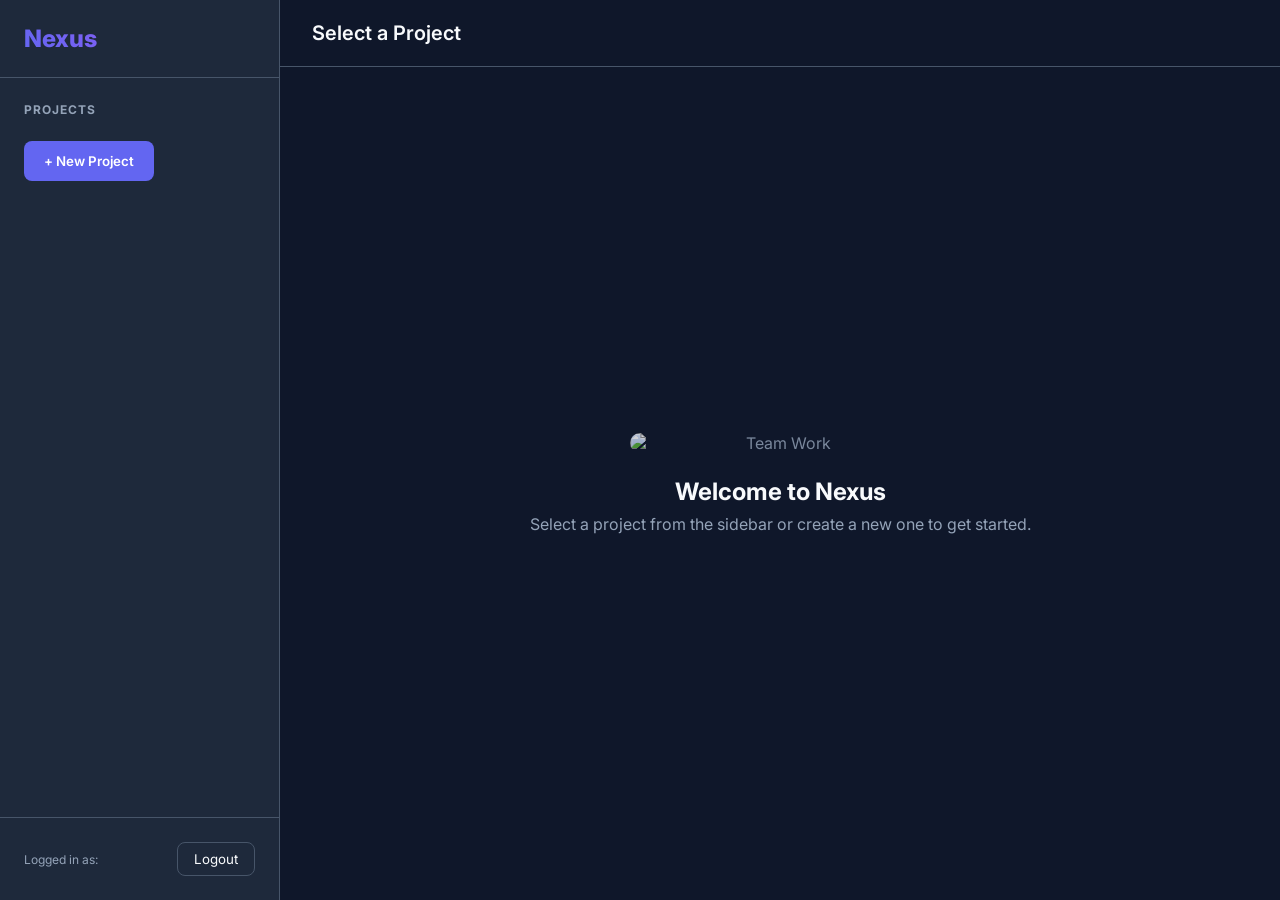
==== index.html @ 2360783a "frontend code1" ====
<!DOCTYPE html>
<html lang="en">
<head>
  <meta charset="UTF-8">
  <meta name="viewport" content="width=device-width, initial-scale=1.0">
  <title>Nexus - Project Management Tool</title>
  <link rel="stylesheet" href="style.css">
  <link href="https://fonts.googleapis.com/css2?family=Inter:wght@300;400;500;600;700&display=swap" rel="stylesheet">
  <script src="https://cdn.socket.io/4.5.4/socket.io.min.js"></script>
</head>
<body>
  <div class="app-container">
    <aside class="sidebar">
      <div class="sidebar-header">
        <h2>Nexus</h2>
      </div>
      <div class="sidebar-menu">
        <h3>Projects</h3>
        <ul id="project-list">
          <!-- Projects injected here -->
        </ul>
        <button id="btn-new-project" class="btn-primary">+ New Project</button>
      </div>
      <div class="sidebar-footer">
        <p id="user-info">Logged in as: <span></span></p>
        <button id="btn-logout" class="btn-secondary">Logout</button>
      </div>
    </aside>
    
    <main class="main-content">
      <header class="topbar">
        <h1 id="current-project-title">Select a Project</h1>
        <div class="topbar-actions">
          <button id="btn-add-task" class="btn-primary" style="display: none;">+ Add Task</button>
        </div>
      </header>
      
      <div class="board-container" id="board-container" style="display: none;">
        <!-- Todo Column -->
        <div class="board-column" data-status="Todo">
          <div class="column-header">
            <h3>To Do</h3>
            <span class="task-count">0</span>
          </div>
          <div class="task-list" id="list-todo">
            <!-- Tasks injected here -->
          </div>
        </div>

        <!-- In Progress Column -->
        <div class="board-column" data-status="In Progress">
          <div class="column-header">
            <h3>In Progress</h3>
            <span class="task-count">0</span>
          </div>
          <div class="task-list" id="list-in-progress">
          </div>
        </div>

        <!-- Done Column -->
        <div class="board-column" data-status="Done">
          <div class="column-header">
            <h3>Done</h3>
            <span class="task-count">0</span>
          </div>
          <div class="task-list" id="list-done">
          </div>
        </div>
      </div>

      <!-- Welcome Screen -->
      <div class="welcome-screen" id="welcome-screen">
        <img src="https://images.unsplash.com/photo-1517245386807-bb43f82c33c4?auto=format&fit=crop&w=400&q=80" alt="Team Work">
        <h2>Welcome to Nexus</h2>
        <p>Select a project from the sidebar or create a new one to get started.</p>
      </div>
    </main>
  </div>

  <!-- Modals -->
  <div class="modal-overlay" id="modal-project" style="display:none;">
    <div class="modal">
      <div class="modal-header">
        <h3>Create Project</h3>
        <button class="close-modal">&times;</button>
      </div>
      <div class="modal-body">
        <input type="text" id="project-name" placeholder="Project Name" class="input-field">
        <textarea id="project-desc" placeholder="Project Description" class="input-field"></textarea>
        <button id="submit-project" class="btn-primary full-width">Create</button>
      </div>
    </div>
  </div>

  <div class="modal-overlay" id="modal-task" style="display:none;">
    <div class="modal">
      <div class="modal-header">
        <h3>Add Task</h3>
        <button class="close-modal">&times;</button>
      </div>
      <div class="modal-body">
        <input type="text" id="task-title" placeholder="Task Title" class="input-field">
        <textarea id="task-desc" placeholder="Task Description" class="input-field"></textarea>
        <select id="task-assignee" class="input-field">
          <option value="">Unassigned</option>
          <!-- Users injected here -->
        </select>
        <button id="submit-task" class="btn-primary full-width">Add Task</button>
      </div>
    </div>
  </div>

  <!-- Task Detail Modal -->
  <div class="modal-overlay" id="modal-task-detail" style="display:none;">
    <div class="modal modal-large">
      <div class="modal-header">
        <h3 id="detail-task-title">Task Title</h3>
        <button class="close-modal">&times;</button>
      </div>
      <div class="modal-body task-detail-layout">
        <div class="task-detail-main">
          <div class="task-section">
            <h4>Description</h4>
            <p id="detail-task-desc">Task description goes here...</p>
          </div>
          <div class="task-section comments-section">
            <h4>Comments</h4>
            <div id="comments-list" class="comments-list">
              <!-- Comments injected here -->
            </div>
            <div class="add-comment">
              <input type="text" id="comment-input" placeholder="Write a comment..." class="input-field">
              <button id="submit-comment" class="btn-primary">Send</button>
            </div>
          </div>
        </div>
        <div class="task-detail-sidebar">
          <div class="task-section">
            <h4>Status</h4>
            <select id="detail-task-status" class="input-field">
              <option value="Todo">To Do</option>
              <option value="In Progress">In Progress</option>
              <option value="Done">Done</option>
            </select>
          </div>
          <div class="task-section">
            <h4>Assignee</h4>
            <p id="detail-task-assignee">Unassigned</p>
          </div>
        </div>
      </div>
    </div>
  </div>

  <script src="script.js"></script>
</body>
</html>
---- style.css ----
:root {
  --primary-color: #6366f1;
  --primary-hover: #4f46e5;
  --bg-dark: #0f172a;
  --bg-sidebar: #1e293b;
  --bg-card: #334155;
  --text-main: #f8fafc;
  --text-muted: #94a3b8;
  --border-color: #475569;
  --danger: #ef4444;
  --success: #10b981;
}

* {
  box-sizing: border-box;
  margin: 0;
  padding: 0;
  font-family: 'Inter', sans-serif;
}

body {
  background-color: var(--bg-dark);
  color: var(--text-main);
  height: 100vh;
  overflow: hidden;
}

/* Authentication Pages */
.auth-body {
  display: flex;
  justify-content: center;
  align-items: center;
  background: linear-gradient(135deg, #0f172a 0%, #1e1b4b 100%);
}

.auth-container {
  width: 100%;
  max-width: 400px;
  padding: 20px;
}

.glassmorphism {
  background: rgba(30, 41, 59, 0.7);
  backdrop-filter: blur(10px);
  border: 1px solid rgba(255, 255, 255, 0.1);
  border-radius: 16px;
  padding: 40px 30px;
  box-shadow: 0 25px 50px -12px rgba(0, 0, 0, 0.5);
}

.auth-title {
  text-align: center;
  font-size: 28px;
  margin-bottom: 10px;
}

.auth-subtitle {
  text-align: center;
  color: var(--text-muted);
  margin-bottom: 30px;
  font-size: 14px;
}

.form-group {
  margin-bottom: 20px;
}

.form-group label {
  display: block;
  margin-bottom: 8px;
  font-size: 14px;
  color: var(--text-muted);
}

.input-field {
  width: 100%;
  padding: 12px 16px;
  border-radius: 8px;
  background-color: rgba(15, 23, 42, 0.6);
  border: 1px solid var(--border-color);
  color: white;
  outline: none;
  transition: all 0.3s;
}

.input-field:focus {
  border-color: var(--primary-color);
  box-shadow: 0 0 0 2px rgba(99, 102, 241, 0.2);
}

.btn-primary {
  background-color: var(--primary-color);
  color: white;
  border: none;
  padding: 12px 20px;
  border-radius: 8px;
  cursor: pointer;
  font-weight: 600;
  transition: background-color 0.3s, transform 0.1s;
}

.btn-primary:hover {
  background-color: var(--primary-hover);
}

.btn-primary:active {
  transform: scale(0.98);
}

.btn-secondary {
  background-color: transparent;
  color: var(--text-main);
  border: 1px solid var(--border-color);
  padding: 8px 16px;
  border-radius: 8px;
  cursor: pointer;
  transition: all 0.3s;
}

.btn-secondary:hover {
  background-color: var(--bg-card);
}

.full-width {
  width: 100%;
}

.auth-redirect {
  text-align: center;
  margin-top: 20px;
  font-size: 14px;
  color: var(--text-muted);
}

.auth-redirect a {
  color: var(--primary-color);
  text-decoration: none;
}

.auth-redirect a:hover {
  text-decoration: underline;
}

.error-msg {
  color: var(--danger);
  font-size: 14px;
  margin-bottom: 15px;
  text-align: center;
}

/* App Layout */
.app-container {
  display: flex;
  height: 100vh;
}

.sidebar {
  width: 280px;
  background-color: var(--bg-sidebar);
  display: flex;
  flex-direction: column;
  border-right: 1px solid var(--border-color);
}

.sidebar-header {
  padding: 24px;
  border-bottom: 1px solid var(--border-color);
}

.sidebar-header h2 {
  background: -webkit-linear-gradient(45deg, #6366f1, #a855f7);
  -webkit-background-clip: text;
  -webkit-text-fill-color: transparent;
  font-weight: 800;
}

.sidebar-menu {
  flex: 1;
  padding: 24px;
  overflow-y: auto;
}

.sidebar-menu h3 {
  font-size: 12px;
  text-transform: uppercase;
  color: var(--text-muted);
  letter-spacing: 1px;
  margin-bottom: 16px;
}

.sidebar-menu ul {
  list-style: none;
  margin-bottom: 24px;
}

.sidebar-menu li {
  padding: 10px 12px;
  border-radius: 6px;
  cursor: pointer;
  margin-bottom: 4px;
  color: var(--text-muted);
  transition: all 0.2s;
  display: flex;
  align-items: center;
}

.sidebar-menu li:hover {
  background-color: var(--bg-card);
  color: var(--text-main);
}

.sidebar-menu li.active {
  background-color: rgba(99, 102, 241, 0.1);
  color: var(--primary-color);
  font-weight: 500;
}

.sidebar-footer {
  padding: 24px;
  border-top: 1px solid var(--border-color);
  display: flex;
  justify-content: space-between;
  align-items: center;
}

.sidebar-footer p {
  font-size: 12px;
  color: var(--text-muted);
}

.sidebar-footer p span {
  color: var(--text-main);
  font-weight: 600;
}

.main-content {
  flex: 1;
  display: flex;
  flex-direction: column;
  background-color: var(--bg-dark);
}

.topbar {
  height: 72px;
  padding: 0 32px;
  display: flex;
  justify-content: space-between;
  align-items: center;
  border-bottom: 1px solid var(--border-color);
}

.topbar h1 {
  font-size: 20px;
  font-weight: 600;
}

.board-container {
  flex: 1;
  padding: 32px;
  display: flex;
  gap: 24px;
  overflow-x: auto;
  align-items: flex-start;
}

.board-column {
  width: 320px;
  background-color: var(--bg-sidebar);
  border-radius: 12px;
  display: flex;
  flex-direction: column;
  max-height: calc(100vh - 140px);
  flex-shrink: 0;
}

.column-header {
  padding: 16px 20px;
  border-bottom: 1px solid var(--border-color);
  display: flex;
  justify-content: space-between;
  align-items: center;
}

.column-header h3 {
  font-size: 14px;
  font-weight: 600;
}

.task-count {
  background-color: var(--bg-card);
  padding: 2px 8px;
  border-radius: 12px;
  font-size: 12px;
  color: var(--text-muted);
}

.task-list {
  padding: 16px;
  flex: 1;
  overflow-y: auto;
  min-height: 50px;
}

.task-card {
  background-color: var(--bg-card);
  border: 1px solid var(--border-color);
  padding: 16px;
  border-radius: 8px;
  margin-bottom: 12px;
  cursor: pointer;
  transition: transform 0.2s, box-shadow 0.2s;
  position: relative;
}

.task-card:hover {
  transform: translateY(-2px);
  box-shadow: 0 4px 12px rgba(0, 0, 0, 0.2);
  border-color: var(--primary-color);
}

.task-card h4 {
  font-size: 14px;
  margin-bottom: 8px;
  color: var(--text-main);
}

.task-card p {
  font-size: 12px;
  color: var(--text-muted);
  display: -webkit-box;
  -webkit-line-clamp: 2;
  -webkit-box-orient: vertical;
  overflow: hidden;
}

.task-meta {
  margin-top: 12px;
  display: flex;
  justify-content: space-between;
  align-items: center;
  font-size: 12px;
  color: var(--text-muted);
}

.task-assignee {
  background-color: rgba(99, 102, 241, 0.2);
  color: var(--primary-color);
  padding: 2px 8px;
  border-radius: 12px;
}

/* Modals */
.modal-overlay {
  position: fixed;
  top: 0;
  left: 0;
  width: 100%;
  height: 100%;
  background-color: rgba(0, 0, 0, 0.5);
  backdrop-filter: blur(4px);
  display: flex;
  justify-content: center;
  align-items: center;
  z-index: 1000;
}

.modal {
  background-color: var(--bg-sidebar);
  width: 100%;
  max-width: 450px;
  border-radius: 12px;
  border: 1px solid var(--border-color);
  box-shadow: 0 20px 25px -5px rgba(0, 0, 0, 0.5);
  overflow: hidden;
}

.modal-large {
  max-width: 800px;
  width: 90%;
  max-height: 90vh;
  display: flex;
  flex-direction: column;
}

.modal-header {
  padding: 20px 24px;
  border-bottom: 1px solid var(--border-color);
  display: flex;
  justify-content: space-between;
  align-items: center;
}

.close-modal {
  background: none;
  border: none;
  color: var(--text-muted);
  font-size: 24px;
  cursor: pointer;
}

.close-modal:hover {
  color: var(--text-main);
}

.modal-body {
  padding: 24px;
  flex: 1;
  overflow-y: auto;
}

textarea.input-field {
  resize: vertical;
  min-height: 100px;
}

.task-detail-layout {
  display: flex;
  gap: 24px;
}

.task-detail-main {
  flex: 2;
}

.task-detail-sidebar {
  flex: 1;
}

.task-section {
  margin-bottom: 24px;
}

.task-section h4 {
  font-size: 12px;
  text-transform: uppercase;
  color: var(--text-muted);
  margin-bottom: 8px;
}

.comments-section {
  border-top: 1px solid var(--border-color);
  padding-top: 24px;
}

.comments-list {
  max-height: 200px;
  overflow-y: auto;
  margin-bottom: 16px;
}

.comment {
  background-color: var(--bg-card);
  padding: 12px;
  border-radius: 8px;
  margin-bottom: 8px;
}

.comment-header {
  display: flex;
  justify-content: space-between;
  margin-bottom: 4px;
}

.comment-author {
  font-weight: 600;
  font-size: 12px;
}

.comment-time {
  font-size: 10px;
  color: var(--text-muted);
}

.comment-text {
  font-size: 13px;
  color: var(--text-main);
}

.add-comment {
  display: flex;
  gap: 8px;
}

/* Welcome Screen */
.welcome-screen {
  display: flex;
  flex-direction: column;
  justify-content: center;
  align-items: center;
  height: 100%;
  text-align: center;
  color: var(--text-muted);
}

.welcome-screen img {
  width: 300px;
  border-radius: 16px;
  margin-bottom: 24px;
  opacity: 0.8;
}

.welcome-screen h2 {
  color: var(--text-main);
  margin-bottom: 8px;
}
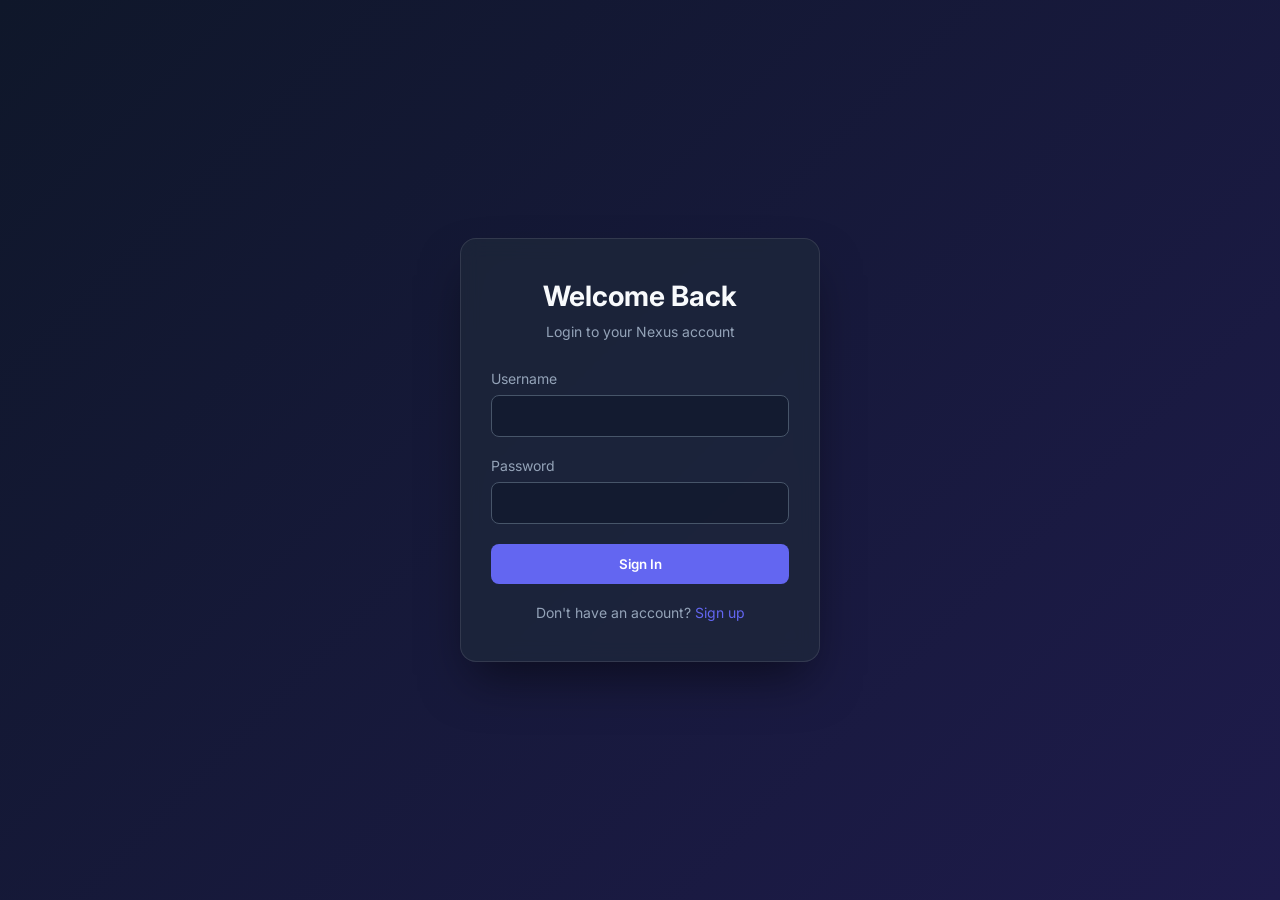
==== commit bf336631: "page preloaded problem solved" ====
--- a/index.html
+++ b/index.html
@@ -7,6 +7,11 @@
   <link rel="stylesheet" href="style.css">
   <link href="https://fonts.googleapis.com/css2?family=Inter:wght@300;400;500;600;700&display=swap" rel="stylesheet">
   <script src="https://cdn.socket.io/4.5.4/socket.io.min.js"></script>
+  <script>
+    if (!localStorage.getItem('token')) {
+      window.location.href = 'login.html';
+    }
+  </script>
 </head>
 <body>
   <div class="app-container">
